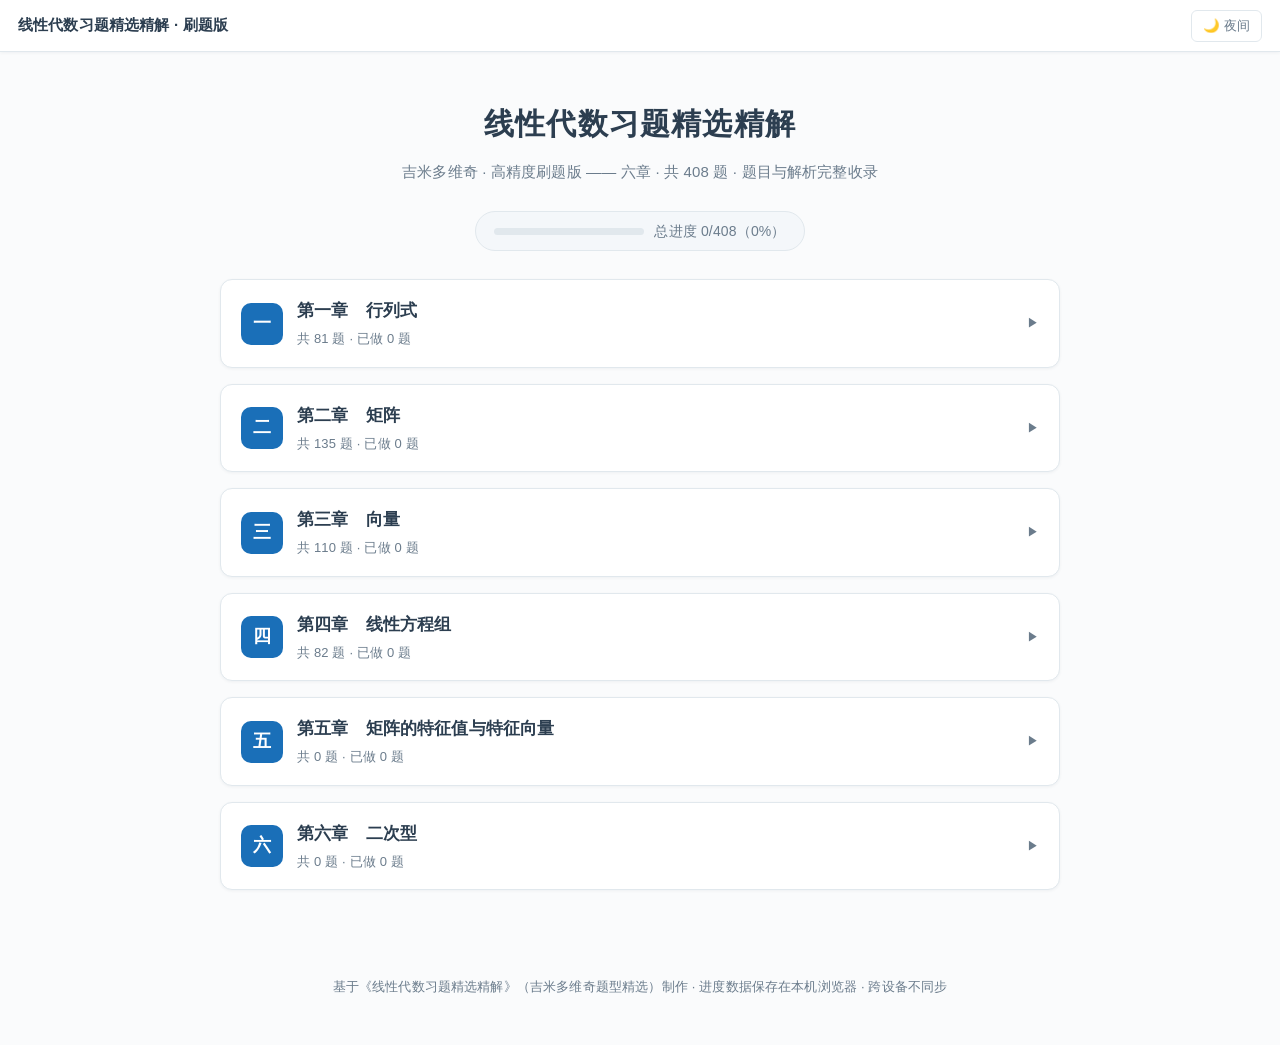
==== index.html @ 55ed6c5b "v1: 线代刷题站 全量构建（章1-3完成，4-6转写中）" ====
<!DOCTYPE html>
<html lang="zh-CN">
<head>
<meta charset="UTF-8">
<meta name="viewport" content="width=device-width, initial-scale=1.0">
<title>线性代数习题精选精解（吉米多维奇）· 刷题版</title>
<link rel="stylesheet" href="assets/style.css">
</head>
<body class="page-home">
<header class="topbar">
<div class="book-title">线性代数习题精选精解 · 刷题版</div>
<div class="topbar-actions"><button class="btn-mini" id="themeToggle" type="button">🌙 夜间</button></div>
</header>
<section class="home-hero">
<h1 class="book-name">线性代数习题精选精解</h1>
<p class="book-sub">吉米多维奇 · 高精度刷题版 —— 六章 · 共 408 题 · 题目与解析完整收录</p>
<div class="overall-progress"><div class="progress-bar"><i id="overallBar"></i></div><span id="overallPct">总进度 0/408（0%）</span></div>
</section>
<main class="toc">
<div class="toc-chapter" data-chapter="1" data-total="81">
<div class="toc-chapter-head">
<div class="ch-no">一</div>
<div class="ch-info"><div class="ch-name">第一章　行列式</div><div class="ch-meta">共 81 题</div></div>
<div class="ch-arrow">▶</div>
</div>
<div class="toc-sections">
<a href="chapters/chapter-01.html"><strong>进入本章刷题 →</strong></a>
<a href="chapters/chapter-01.html#sec-1">§1．行列式的定义<span class="sec-count">9题</span></a>
<a href="chapters/chapter-01.html#sec-2">§2．行列式的性质<span class="sec-count">8题</span></a>
<a href="chapters/chapter-01.html#sec-3">§3．行列式按行（列）展开<span class="sec-count">10题</span></a>
<a href="chapters/chapter-01.html#sec-4">§4．行列式的计算<span class="sec-count">20题</span></a>
<a href="chapters/chapter-01.html#sec-5">§5．克莱姆法则<span class="sec-count">5题</span></a>
<a href="chapters/chapter-01.html#sec-6">§6．综合提高题型<span class="sec-count">29题</span></a>
</div></div>
<div class="toc-chapter" data-chapter="2" data-total="135">
<div class="toc-chapter-head">
<div class="ch-no">二</div>
<div class="ch-info"><div class="ch-name">第二章　矩阵</div><div class="ch-meta">共 135 题</div></div>
<div class="ch-arrow">▶</div>
</div>
<div class="toc-sections">
<a href="chapters/chapter-02.html"><strong>进入本章刷题 →</strong></a>
<a href="chapters/chapter-02.html#sec-1">§1．矩阵的运算<span class="sec-count">28题</span></a>
<a href="chapters/chapter-02.html#sec-2">§2．逆矩阵<span class="sec-count">22题</span></a>
<a href="chapters/chapter-02.html#sec-3">§3．初等变换<span class="sec-count">13题</span></a>
<a href="chapters/chapter-02.html#sec-4">§4．矩阵的秩<span class="sec-count">19题</span></a>
<a href="chapters/chapter-02.html#sec-5">§5．分块矩阵<span class="sec-count">7题</span></a>
<a href="chapters/chapter-02.html#sec-6">§6．矩阵方程<span class="sec-count">6题</span></a>
<a href="chapters/chapter-02.html#sec-7">§7．综合提高题型<span class="sec-count">40题</span></a>
</div></div>
<div class="toc-chapter" data-chapter="3" data-total="110">
<div class="toc-chapter-head">
<div class="ch-no">三</div>
<div class="ch-info"><div class="ch-name">第三章　向量</div><div class="ch-meta">共 110 题</div></div>
<div class="ch-arrow">▶</div>
</div>
<div class="toc-sections">
<a href="chapters/chapter-03.html"><strong>进入本章刷题 →</strong></a>
<a href="chapters/chapter-03.html#sec-1">§1．向量的运算<span class="sec-count">4题</span></a>
<a href="chapters/chapter-03.html#sec-2">§2．向量间的线性关系<span class="sec-count">40题</span></a>
<a href="chapters/chapter-03.html#sec-3">§3．向量组的极大线性无关组和秩<span class="sec-count">16题</span></a>
<a href="chapters/chapter-03.html#sec-4">§4．向量的内积与向量空间<span class="sec-count">9题</span></a>
<a href="chapters/chapter-03.html#sec-5">§5．综合提高题型<span class="sec-count">41题</span></a>
</div></div>
<div class="toc-chapter" data-chapter="4" data-total="82">
<div class="toc-chapter-head">
<div class="ch-no">四</div>
<div class="ch-info"><div class="ch-name">第四章　线性方程组</div><div class="ch-meta">共 82 题</div></div>
<div class="ch-arrow">▶</div>
</div>
<div class="toc-sections">
<a href="chapters/chapter-04.html"><strong>进入本章刷题 →</strong></a>
<a href="chapters/chapter-04.html#sec-1">§1．齐次线性方程组<span class="sec-count">29题</span></a>
<a href="chapters/chapter-04.html#sec-2">§2．非齐次线性方程组<span class="sec-count">29题</span></a>
<a href="chapters/chapter-04.html#sec-3">§3．线性方程组同解、公共解问题<span class="sec-count">8题</span></a>
<a href="chapters/chapter-04.html#sec-4">§4．综合提高题型<span class="sec-count">16题</span></a>
<a href="chapters/chapter-04.html#sec-5">§4. 综合提高题型<span class="sec-count">0题</span></a>
</div></div>
<div class="toc-chapter" data-chapter="5" data-total="0">
<div class="toc-chapter-head">
<div class="ch-no">五</div>
<div class="ch-info"><div class="ch-name">第五章　矩阵的特征值与特征向量</div><div class="ch-meta">共 0 题</div></div>
<div class="ch-arrow">▶</div>
</div>
<div class="toc-sections">
<a href="chapters/chapter-05.html"><strong>进入本章刷题 →</strong></a>
<a href="chapters/chapter-05.html#sec-1">§1．矩阵的特征值与特征向量<span class="sec-count">0题</span></a>
<a href="chapters/chapter-05.html#sec-2">§2．矩阵的相似对角化<span class="sec-count">0题</span></a>
<a href="chapters/chapter-05.html#sec-3">§3．实对称矩阵的正交相似对角化<span class="sec-count">0题</span></a>
<a href="chapters/chapter-05.html#sec-4">§4．综合提高题型<span class="sec-count">0题</span></a>
</div></div>
<div class="toc-chapter" data-chapter="6" data-total="0">
<div class="toc-chapter-head">
<div class="ch-no">六</div>
<div class="ch-info"><div class="ch-name">第六章　二次型</div><div class="ch-meta">共 0 题</div></div>
<div class="ch-arrow">▶</div>
</div>
<div class="toc-sections">
<a href="chapters/chapter-06.html"><strong>进入本章刷题 →</strong></a>
<a href="chapters/chapter-06.html#sec-1">§1．二次型的标准形和规范形<span class="sec-count">0题</span></a>
<a href="chapters/chapter-06.html#sec-2">§2．二次型的正定性<span class="sec-count">0题</span></a>
<a href="chapters/chapter-06.html#sec-3">§3．矩阵的合同<span class="sec-count">0题</span></a>
<a href="chapters/chapter-06.html#sec-4">§4．综合提高题型<span class="sec-count">0题</span></a>
</div></div>
</main>
<footer class="home-footer">基于《线性代数习题精选精解》（吉米多维奇题型精选）制作 · 进度数据保存在本机浏览器 · 跨设备不同步</footer>
<script src="assets/script.js"></script>
</body></html>
---- assets/style.css ----
/* ============================================================
   吉米多维奇线性代数 · 刷题版 — 全局样式
   配色：护眼浅灰底 + 深灰黑正文 + 蓝题号 + 绿答案
   ============================================================ */

/* ---------- 主题变量 ---------- */
:root {
  --bg: #fafbfc;
  --bg-card: #ffffff;
  --bg-side: #f1f4f7;
  --text: #2c3e50;
  --text-light: #6b7c8c;
  --prob-no: #1a6fb8;
  --answer: #27ae60;
  --answer-bg: #eaf7ef;
  --border: #e1e8ed;
  --hover-bg: #eef4fa;
  --shadow: 0 1px 3px rgba(44, 62, 80, .06);
  --shadow-lift: 0 4px 14px rgba(44, 62, 80, .10);
  --sol-bg: #fbfcfd;
  --note-bg: #f4f7fa;
  --type-bg: #fdf9f2;
  --type-border: #e8dcc3;
  --kbd-bg: #eef1f4;
  --maxw: 880px;
}

html[data-theme="dark"] {
  --bg: #171e26;
  --bg-card: #1f2833;
  --bg-side: #1a222c;
  --text: #c7d1da;
  --text-light: #8494a3;
  --prob-no: #5ba7e0;
  --answer: #46c97e;
  --answer-bg: #1d3328;
  --border: #31404e;
  --hover-bg: #243140;
  --shadow: 0 1px 3px rgba(0, 0, 0, .3);
  --shadow-lift: 0 4px 14px rgba(0, 0, 0, .4);
  --sol-bg: #1c2530;
  --note-bg: #202b37;
  --type-bg: #2a2620;
  --type-border: #4a4230;
  --kbd-bg: #2a3441;
}

/* ---------- 基础 ---------- */
* { box-sizing: border-box; }

html { -webkit-text-size-adjust: 100%; scroll-behavior: smooth; }

body {
  margin: 0;
  background: var(--bg);
  color: var(--text);
  font: 16px/1.75 -apple-system, BlinkMacSystemFont, "Segoe UI", "PingFang SC",
        "Hiragino Sans GB", "Microsoft YaHei", "Noto Sans CJK SC", sans-serif;
  letter-spacing: .01em;
  transition: background .25s ease, color .25s ease;
}

a { color: var(--prob-no); text-decoration: none; }
a:hover { text-decoration: underline; }

::selection { background: rgba(26, 111, 184, .18); }

/* ---------- 顶栏 ---------- */
.topbar {
  position: sticky;
  top: 0;
  z-index: 50;
  display: flex;
  align-items: center;
  gap: 14px;
  height: 52px;
  padding: 0 18px;
  background: var(--bg-card);
  border-bottom: 1px solid var(--border);
  box-shadow: var(--shadow);
}

.topbar .back-home {
  white-space: nowrap;
  font-size: 14px;
  color: var(--text-light);
  padding: 5px 10px;
  border-radius: 6px;
  border: 1px solid var(--border);
  transition: background .2s, color .2s;
}
.topbar .back-home:hover { background: var(--hover-bg); color: var(--prob-no); text-decoration: none; }

.topbar .book-title {
  flex: 1;
  min-width: 0;
  font-size: 15px;
  font-weight: 600;
  white-space: nowrap;
  overflow: hidden;
  text-overflow: ellipsis;
}

.topbar-actions { display: flex; gap: 8px; align-items: center; }

.btn-mini {
  font: 13px/1 inherit;
  font-family: inherit;
  color: var(--text-light);
  background: var(--bg-card);
  border: 1px solid var(--border);
  border-radius: 6px;
  padding: 6px 11px;
  cursor: pointer;
  transition: background .2s, color .2s, border-color .2s;
}
.btn-mini:hover { background: var(--hover-bg); color: var(--prob-no); }

/* ============================================================
   首页
   ============================================================ */
.home-hero {
  max-width: var(--maxw);
  margin: 0 auto;
  padding: 46px 20px 10px;
  text-align: center;
}
.home-hero .book-name {
  font-size: 30px;
  font-weight: 700;
  letter-spacing: .04em;
  margin: 0 0 8px;
}
.home-hero .book-sub {
  color: var(--text-light);
  font-size: 15px;
  margin: 0 0 26px;
}
.home-hero .overall-progress {
  display: inline-flex;
  align-items: center;
  gap: 10px;
  font-size: 14px;
  color: var(--text-light);
  background: var(--note-bg);
  border: 1px solid var(--border);
  border-radius: 20px;
  padding: 7px 18px;
}
.progress-bar {
  width: 150px;
  height: 7px;
  background: var(--border);
  border-radius: 4px;
  overflow: hidden;
}
.progress-bar > i {
  display: block;
  height: 100%;
  width: 0;
  background: var(--answer);
  border-radius: 4px;
  transition: width .4s ease;
}

.toc {
  max-width: var(--maxw);
  margin: 18px auto 60px;
  padding: 0 20px;
}

.toc-chapter {
  background: var(--bg-card);
  border: 1px solid var(--border);
  border-radius: 12px;
  box-shadow: var(--shadow);
  margin-bottom: 16px;
  overflow: hidden;
  transition: box-shadow .2s ease;
}
.toc-chapter:hover { box-shadow: var(--shadow-lift); }

.toc-chapter-head {
  display: flex;
  align-items: center;
  gap: 14px;
  padding: 16px 20px;
  cursor: pointer;
  user-select: none;
}
.toc-chapter-head:hover { background: var(--hover-bg); }

.toc-chapter-head .ch-no {
  flex: none;
  width: 42px;
  height: 42px;
  border-radius: 10px;
  background: var(--prob-no);
  color: #fff;
  font-size: 18px;
  font-weight: 700;
  display: flex;
  align-items: center;
  justify-content: center;
}

.toc-chapter-head .ch-info { flex: 1; min-width: 0; }
.toc-chapter-head .ch-name { font-size: 17px; font-weight: 600; }
.toc-chapter-head .ch-meta { font-size: 13px; color: var(--text-light); margin-top: 2px; }
.toc-chapter-head .ch-meta .done-count { color: var(--answer); }

.toc-chapter-head .ch-arrow {
  flex: none;
  color: var(--text-light);
  font-size: 12px;
  transition: transform .25s ease;
}
.toc-chapter.open .ch-arrow { transform: rotate(90deg); }

.toc-sections {
  display: none;
  border-top: 1px solid var(--border);
  padding: 8px 20px 14px;
  background: var(--sol-bg);
}
.toc-chapter.open .toc-sections { display: block; }

.toc-sections a {
  display: block;
  padding: 6px 10px;
  margin: 2px 0;
  border-radius: 6px;
  font-size: 14.5px;
  color: var(--text);
  transition: background .18s;
}
.toc-sections a:hover { background: var(--hover-bg); text-decoration: none; }
.toc-sections a .sec-count { color: var(--text-light); font-size: 12.5px; margin-left: 6px; }

.home-footer {
  text-align: center;
  color: var(--text-light);
  font-size: 13px;
  padding: 26px 0 46px;
}

/* ============================================================
   章节页布局：左侧栏 + 右内容
   ============================================================ */
.layout {
  display: flex;
  align-items: flex-start;
  max-width: 1220px;
  margin: 0 auto;
}

.sidebar {
  position: sticky;
  top: 52px;
  flex: none;
  width: 264px;
  height: calc(100vh - 52px);
  overflow-y: auto;
  background: var(--bg-side);
  border-right: 1px solid var(--border);
  padding: 16px 10px 30px;
  scrollbar-width: thin;
}

.sidebar .side-title {
  font-size: 13px;
  font-weight: 700;
  color: var(--text-light);
  text-transform: uppercase;
  letter-spacing: .08em;
  padding: 4px 10px 8px;
}

.sidebar .sec-group { margin-bottom: 14px; }

.sidebar .sec-link {
  display: block;
  font-size: 13.5px;
  font-weight: 600;
  color: var(--text);
  padding: 5px 10px;
  border-radius: 6px;
  transition: background .18s;
}
.sidebar .sec-link:hover { background: var(--hover-bg); text-decoration: none; }
.sidebar .sec-link.active { background: var(--hover-bg); color: var(--prob-no); }

.prob-grid {
  display: flex;
  flex-wrap: wrap;
  gap: 4px;
  padding: 6px 6px 2px 14px;
}
.prob-grid a {
  min-width: 30px;
  height: 26px;
  padding: 0 5px;
  display: inline-flex;
  align-items: center;
  justify-content: center;
  font-size: 12px;
  color: var(--text-light);
  border: 1px solid var(--border);
  border-radius: 6px;
  background: var(--bg-card);
  transition: all .18s;
}
.prob-grid a:hover {
  color: #fff;
  background: var(--prob-no);
  border-color: var(--prob-no);
  text-decoration: none;
  transform: translateY(-1px);
}
.prob-grid a.done {
  color: var(--answer);
  border-color: var(--answer);
}

/* ---------- 主内容区 ---------- */
.content {
  flex: 1;
  min-width: 0;
  width: 100%;
  padding: 30px 34px 90px;
}

.chapter-title {
  font-size: 26px;
  font-weight: 700;
  text-align: center;
  margin: 6px 0 4px;
  letter-spacing: .06em;
}
.chapter-sub {
  text-align: center;
  color: var(--text-light);
  font-size: 14px;
  margin-bottom: 30px;
}

.sec-block { margin-bottom: 26px; }

.sec-heading {
  font-size: 20px;
  font-weight: 700;
  padding: 10px 0 10px 14px;
  border-left: 4px solid var(--prob-no);
  margin: 34px 0 16px;
  scroll-margin-top: 70px;
}

/* 知识点板块 */
.note-block {
  background: var(--note-bg);
  border: 1px solid var(--border);
  border-radius: 10px;
  padding: 16px 20px;
  margin: 14px 0;
  font-size: 15px;
}
.note-block .note-tag {
  display: inline-block;
  font-size: 12px;
  font-weight: 700;
  color: var(--prob-no);
  background: var(--hover-bg);
  border-radius: 4px;
  padding: 1px 8px;
  margin-right: 8px;
  vertical-align: 1px;
}

/* 题型板块 */
.type-block {
  background: var(--type-bg);
  border: 1px solid var(--type-border);
  border-radius: 10px;
  padding: 14px 20px;
  margin: 14px 0;
  font-size: 15px;
}
.type-block h3 {
  margin: 0 0 8px;
  font-size: 16px;
  color: #b07d2b;
}
html[data-theme="dark"] .type-block h3 { color: #d8a558; }

/* 书内装饰性分隔标题（基 本 题 型 等） */
.sec-divider {
  text-align: center;
  font-size: 19px;
  font-weight: 700;
  letter-spacing: .35em;
  color: var(--text);
  background: var(--note-bg);
  border: 1px solid var(--border);
  border-radius: 8px;
  padding: 10px 0;
  margin: 30px 0 14px;
  scroll-margin-top: 70px;
}

/* ---------- 题目卡片 ---------- */
.problem {
  background: var(--bg-card);
  border: 1px solid var(--border);
  border-radius: 12px;
  box-shadow: var(--shadow);
  margin: 22px 0;
  scroll-margin-top: 70px;
  transition: box-shadow .2s ease, border-color .2s ease;
}
.problem:hover { box-shadow: var(--shadow-lift); }
.problem.flash { border-color: var(--prob-no); }

.prob-head {
  display: flex;
  align-items: center;
  gap: 10px;
  padding: 14px 20px 0;
}

.prob-no {
  font-size: 17px;
  font-weight: 700;
  color: var(--prob-no);
  cursor: pointer;
  transition: text-shadow .2s, opacity .2s;
}
.prob-no:hover { text-shadow: 0 0 1px currentColor; opacity: .85; }

.prob-actions {
  margin-left: auto;
  display: flex;
  gap: 8px;
}

.btn-done {
  font: 12.5px/1 inherit;
  font-family: inherit;
  color: var(--text-light);
  background: transparent;
  border: 1px solid var(--border);
  border-radius: 14px;
  padding: 5px 12px;
  cursor: pointer;
  transition: all .2s;
}
.btn-done:hover { color: var(--answer); border-color: var(--answer); }
.btn-done.on {
  color: #fff;
  background: var(--answer);
  border-color: var(--answer);
}

.btn-sol {
  font: 12.5px/1 inherit;
  font-family: inherit;
  color: var(--text-light);
  background: transparent;
  border: 1px solid var(--border);
  border-radius: 14px;
  padding: 5px 12px;
  cursor: pointer;
  transition: all .2s;
}
.btn-sol:hover { color: var(--prob-no); border-color: var(--prob-no); }

.prob-stem {
  padding: 10px 20px 14px;
  font-weight: 500;
  font-size: 16px;
  line-height: 1.8;
}

.prob-divider {
  border: 0;
  border-top: 1px dashed var(--border);
  margin: 0 20px;
}

/* 解析区（默认展开，可折叠） */
.prob-sol {
  padding: 12px 20px 16px;
  background: var(--sol-bg);
  border-radius: 0 0 12px 12px;
  font-size: 15.5px;
  line-height: 1.8;
  display: grid;
  grid-template-rows: 1fr;
  transition: grid-template-rows .3s ease;
}
.prob-sol.collapsed { grid-template-rows: 0fr; border-radius: 0; }
.prob-sol > .sol-inner { overflow: hidden; min-height: 0; }

.sol-label {
  display: inline-block;
  font-size: 12.5px;
  font-weight: 700;
  color: var(--text-light);
  letter-spacing: .15em;
  margin-bottom: 6px;
}

.sol-answer {
  margin-top: 12px;
  padding: 10px 14px;
  background: var(--answer-bg);
  border-left: 3px solid var(--answer);
  border-radius: 6px;
  font-weight: 600;
}
.sol-answer .ans-tag { color: var(--answer); margin-right: 6px; }

/* 章末导航 */
.chapter-nav {
  display: flex;
  justify-content: space-between;
  gap: 12px;
  margin-top: 44px;
}
.chapter-nav a {
  flex: 1;
  text-align: center;
  padding: 13px 16px;
  background: var(--bg-card);
  border: 1px solid var(--border);
  border-radius: 10px;
  color: var(--text);
  font-size: 14.5px;
  transition: all .2s;
}
.chapter-nav a:hover {
  border-color: var(--prob-no);
  color: var(--prob-no);
  text-decoration: none;
  box-shadow: var(--shadow-lift);
}
.chapter-nav a.disabled { opacity: .4; pointer-events: none; }

/* ---------- 悬浮上一题/下一题 ---------- */
.float-nav {
  position: fixed;
  right: 18px;
  bottom: 18px;
  z-index: 60;
  display: flex;
  gap: 8px;
}
.float-nav button {
  font: 13.5px/1 inherit;
  font-family: inherit;
  color: var(--text);
  background: var(--bg-card);
  border: 1px solid var(--border);
  border-radius: 22px;
  padding: 10px 16px;
  cursor: pointer;
  box-shadow: var(--shadow-lift);
  transition: all .2s;
}
.float-nav button:hover { color: var(--prob-no); border-color: var(--prob-no); }

.back-top {
  position: fixed;
  right: 26px;
  bottom: 74px;
  z-index: 59;
  width: 38px;
  height: 38px;
  border-radius: 50%;
  border: 1px solid var(--border);
  background: var(--bg-card);
  color: var(--text-light);
  cursor: pointer;
  box-shadow: var(--shadow);
  display: none;
  font-size: 15px;
  transition: all .2s;
}
.back-top.show { display: block; }
.back-top:hover { color: var(--prob-no); border-color: var(--prob-no); }

/* ---------- KaTeX 适配 ---------- */
.katex { font-size: 1.06em; }
.katex-display {
  margin: 10px 0;
  overflow-x: auto;
  overflow-y: hidden;
  padding: 2px 0;
}
.katex-display > .katex { white-space: nowrap; }

/* ---------- 响应式 ---------- */
.mobile-only { display: none; }

@media (max-width: 1080px) {
  .sidebar {
    position: fixed;
    left: 0;
    top: 52px;
    bottom: 0;
    z-index: 55;
    transform: translateX(-100%);
    transition: transform .28s ease;
    box-shadow: var(--shadow-lift);
    width: 280px;
  }
  .sidebar.open { transform: translateX(0); }
  .mobile-only { display: inline-block; }
  .content { padding: 22px 18px 90px; }
  .home-hero .book-name { font-size: 24px; }
  .chapter-title { font-size: 22px; }
}

@media (max-width: 560px) {
  body { font-size: 15px; }
  .prob-stem { font-size: 15.5px; }
  .topbar { padding: 0 10px; gap: 8px; }
  .topbar .book-title { font-size: 13.5px; }
  .float-nav { right: 10px; bottom: 10px; }
  .back-top { right: 16px; bottom: 64px; }
}

/* 侧栏遮罩（移动端） */
.side-mask {
  display: none;
  position: fixed;
  inset: 52px 0 0 0;
  background: rgba(20, 30, 40, .35);
  z-index: 54;
}
.side-mask.show { display: block; }

/* ---------- 打印 ---------- */
@media print {
  .topbar, .sidebar, .float-nav, .back-top, .prob-actions, .chapter-nav, .side-mask { display: none !important; }
  .content { padding: 0; }
  .problem { break-inside: avoid; box-shadow: none; }
}
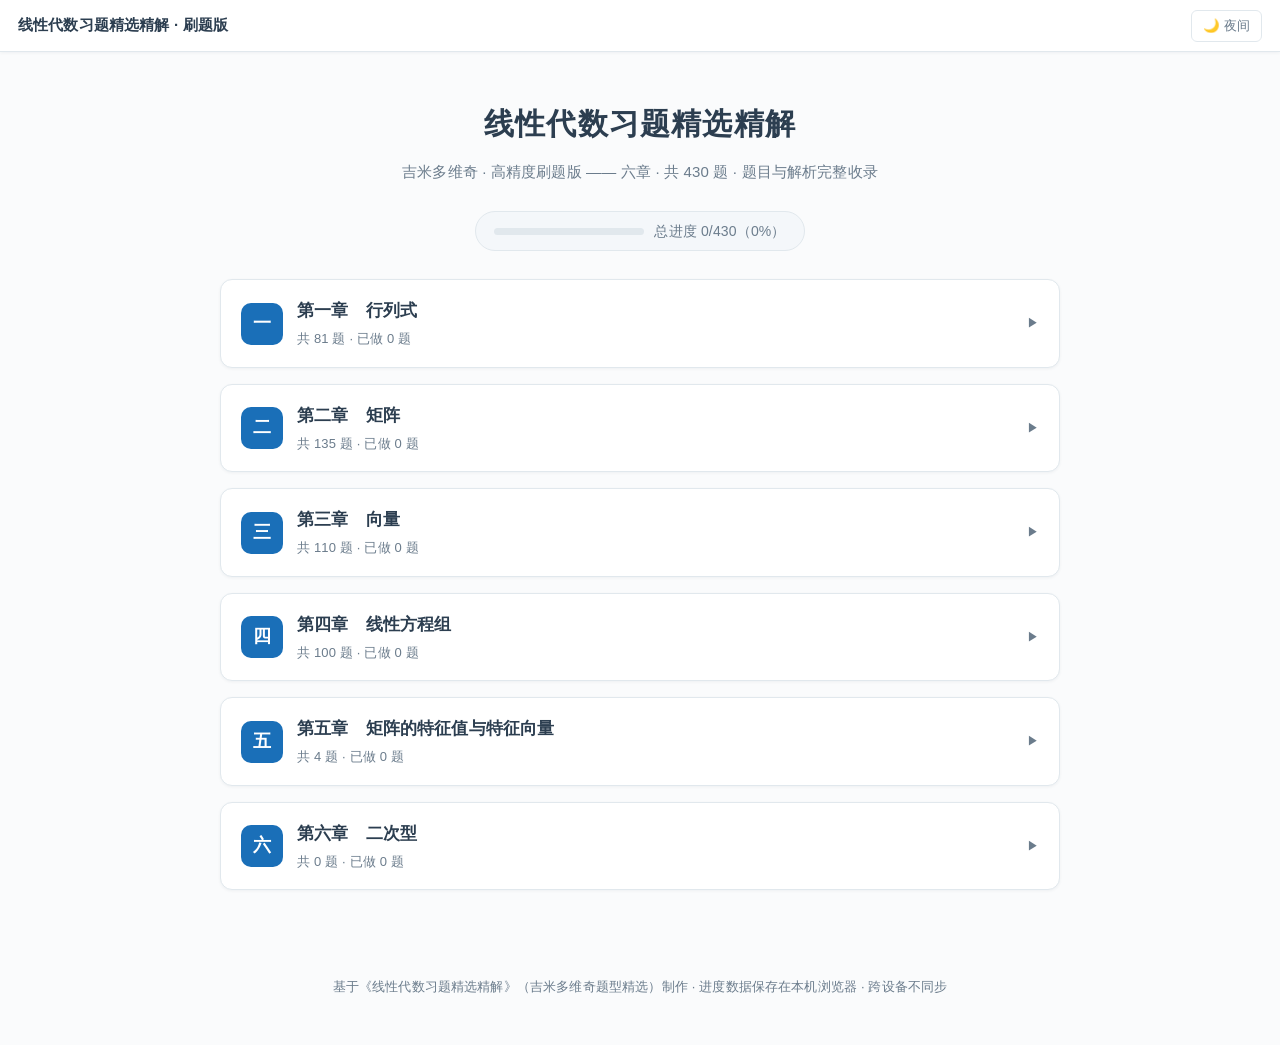
==== commit 27896c2d: "v1: 线代刷题站 全量构建（章1-3完成，4-6转写中）" ====
--- a/index.html
+++ b/index.html
@@ -13,8 +13,8 @@
 </header>
 <section class="home-hero">
 <h1 class="book-name">线性代数习题精选精解</h1>
-<p class="book-sub">吉米多维奇 · 高精度刷题版 —— 六章 · 共 408 题 · 题目与解析完整收录</p>
-<div class="overall-progress"><div class="progress-bar"><i id="overallBar"></i></div><span id="overallPct">总进度 0/408（0%）</span></div>
+<p class="book-sub">吉米多维奇 · 高精度刷题版 —— 六章 · 共 430 题 · 题目与解析完整收录</p>
+<div class="overall-progress"><div class="progress-bar"><i id="overallBar"></i></div><span id="overallPct">总进度 0/430（0%）</span></div>
 </section>
 <main class="toc">
 <div class="toc-chapter" data-chapter="1" data-total="81">
@@ -62,10 +62,10 @@
 <a href="chapters/chapter-03.html#sec-4">§4．向量的内积与向量空间<span class="sec-count">9题</span></a>
 <a href="chapters/chapter-03.html#sec-5">§5．综合提高题型<span class="sec-count">41题</span></a>
 </div></div>
-<div class="toc-chapter" data-chapter="4" data-total="82">
+<div class="toc-chapter" data-chapter="4" data-total="100">
 <div class="toc-chapter-head">
 <div class="ch-no">四</div>
-<div class="ch-info"><div class="ch-name">第四章　线性方程组</div><div class="ch-meta">共 82 题</div></div>
+<div class="ch-info"><div class="ch-name">第四章　线性方程组</div><div class="ch-meta">共 100 题</div></div>
 <div class="ch-arrow">▶</div>
 </div>
 <div class="toc-sections">
@@ -73,21 +73,22 @@
 <a href="chapters/chapter-04.html#sec-1">§1．齐次线性方程组<span class="sec-count">29题</span></a>
 <a href="chapters/chapter-04.html#sec-2">§2．非齐次线性方程组<span class="sec-count">29题</span></a>
 <a href="chapters/chapter-04.html#sec-3">§3．线性方程组同解、公共解问题<span class="sec-count">8题</span></a>
-<a href="chapters/chapter-04.html#sec-4">§4．综合提高题型<span class="sec-count">16题</span></a>
+<a href="chapters/chapter-04.html#sec-4">§4．综合提高题型<span class="sec-count">34题</span></a>
 <a href="chapters/chapter-04.html#sec-5">§4. 综合提高题型<span class="sec-count">0题</span></a>
 </div></div>
-<div class="toc-chapter" data-chapter="5" data-total="0">
+<div class="toc-chapter" data-chapter="5" data-total="4">
 <div class="toc-chapter-head">
 <div class="ch-no">五</div>
-<div class="ch-info"><div class="ch-name">第五章　矩阵的特征值与特征向量</div><div class="ch-meta">共 0 题</div></div>
+<div class="ch-info"><div class="ch-name">第五章　矩阵的特征值与特征向量</div><div class="ch-meta">共 4 题</div></div>
 <div class="ch-arrow">▶</div>
 </div>
 <div class="toc-sections">
 <a href="chapters/chapter-05.html"><strong>进入本章刷题 →</strong></a>
-<a href="chapters/chapter-05.html#sec-1">§1．矩阵的特征值与特征向量<span class="sec-count">0题</span></a>
+<a href="chapters/chapter-05.html#sec-1">§1．矩阵的特征值与特征向量<span class="sec-count">4题</span></a>
 <a href="chapters/chapter-05.html#sec-2">§2．矩阵的相似对角化<span class="sec-count">0题</span></a>
 <a href="chapters/chapter-05.html#sec-3">§3．实对称矩阵的正交相似对角化<span class="sec-count">0题</span></a>
 <a href="chapters/chapter-05.html#sec-4">§4．综合提高题型<span class="sec-count">0题</span></a>
+<a href="chapters/chapter-05.html#sec-5">§1. 矩阵的特征值与特征向量<span class="sec-count">0题</span></a>
 </div></div>
 <div class="toc-chapter" data-chapter="6" data-total="0">
 <div class="toc-chapter-head">
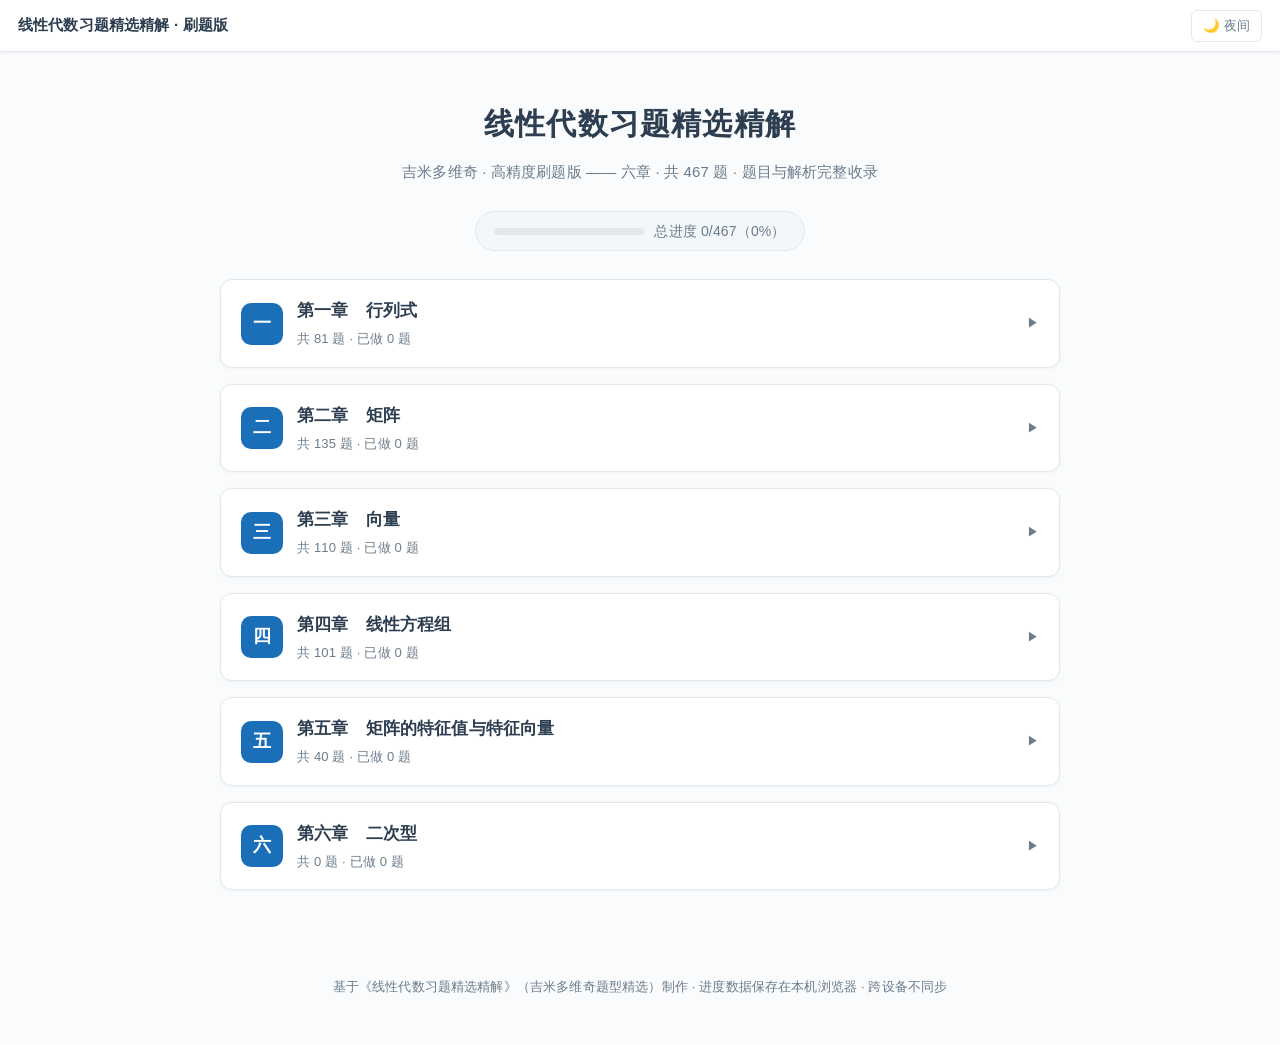
==== commit da2ad56d: "v1: 线代刷题站 全量构建（章1-3完成，4-6转写中）" ====
--- a/index.html
+++ b/index.html
@@ -13,8 +13,8 @@
 </header>
 <section class="home-hero">
 <h1 class="book-name">线性代数习题精选精解</h1>
-<p class="book-sub">吉米多维奇 · 高精度刷题版 —— 六章 · 共 430 题 · 题目与解析完整收录</p>
-<div class="overall-progress"><div class="progress-bar"><i id="overallBar"></i></div><span id="overallPct">总进度 0/430（0%）</span></div>
+<p class="book-sub">吉米多维奇 · 高精度刷题版 —— 六章 · 共 467 题 · 题目与解析完整收录</p>
+<div class="overall-progress"><div class="progress-bar"><i id="overallBar"></i></div><span id="overallPct">总进度 0/467（0%）</span></div>
 </section>
 <main class="toc">
 <div class="toc-chapter" data-chapter="1" data-total="81">
@@ -62,10 +62,10 @@
 <a href="chapters/chapter-03.html#sec-4">§4．向量的内积与向量空间<span class="sec-count">9题</span></a>
 <a href="chapters/chapter-03.html#sec-5">§5．综合提高题型<span class="sec-count">41题</span></a>
 </div></div>
-<div class="toc-chapter" data-chapter="4" data-total="100">
+<div class="toc-chapter" data-chapter="4" data-total="101">
 <div class="toc-chapter-head">
 <div class="ch-no">四</div>
-<div class="ch-info"><div class="ch-name">第四章　线性方程组</div><div class="ch-meta">共 100 题</div></div>
+<div class="ch-info"><div class="ch-name">第四章　线性方程组</div><div class="ch-meta">共 101 题</div></div>
 <div class="ch-arrow">▶</div>
 </div>
 <div class="toc-sections">
@@ -73,22 +73,23 @@
 <a href="chapters/chapter-04.html#sec-1">§1．齐次线性方程组<span class="sec-count">29题</span></a>
 <a href="chapters/chapter-04.html#sec-2">§2．非齐次线性方程组<span class="sec-count">29题</span></a>
 <a href="chapters/chapter-04.html#sec-3">§3．线性方程组同解、公共解问题<span class="sec-count">8题</span></a>
-<a href="chapters/chapter-04.html#sec-4">§4．综合提高题型<span class="sec-count">34题</span></a>
+<a href="chapters/chapter-04.html#sec-4">§4．综合提高题型<span class="sec-count">35题</span></a>
 <a href="chapters/chapter-04.html#sec-5">§4. 综合提高题型<span class="sec-count">0题</span></a>
 </div></div>
-<div class="toc-chapter" data-chapter="5" data-total="4">
+<div class="toc-chapter" data-chapter="5" data-total="40">
 <div class="toc-chapter-head">
 <div class="ch-no">五</div>
-<div class="ch-info"><div class="ch-name">第五章　矩阵的特征值与特征向量</div><div class="ch-meta">共 4 题</div></div>
+<div class="ch-info"><div class="ch-name">第五章　矩阵的特征值与特征向量</div><div class="ch-meta">共 40 题</div></div>
 <div class="ch-arrow">▶</div>
 </div>
 <div class="toc-sections">
 <a href="chapters/chapter-05.html"><strong>进入本章刷题 →</strong></a>
-<a href="chapters/chapter-05.html#sec-1">§1．矩阵的特征值与特征向量<span class="sec-count">4题</span></a>
-<a href="chapters/chapter-05.html#sec-2">§2．矩阵的相似对角化<span class="sec-count">0题</span></a>
+<a href="chapters/chapter-05.html#sec-1">§1．矩阵的特征值与特征向量<span class="sec-count">39题</span></a>
+<a href="chapters/chapter-05.html#sec-2">§2．矩阵的相似对角化<span class="sec-count">1题</span></a>
 <a href="chapters/chapter-05.html#sec-3">§3．实对称矩阵的正交相似对角化<span class="sec-count">0题</span></a>
 <a href="chapters/chapter-05.html#sec-4">§4．综合提高题型<span class="sec-count">0题</span></a>
 <a href="chapters/chapter-05.html#sec-5">§1. 矩阵的特征值与特征向量<span class="sec-count">0题</span></a>
+<a href="chapters/chapter-05.html#sec-6">§2. 矩阵的相似对角化<span class="sec-count">0题</span></a>
 </div></div>
 <div class="toc-chapter" data-chapter="6" data-total="0">
 <div class="toc-chapter-head">
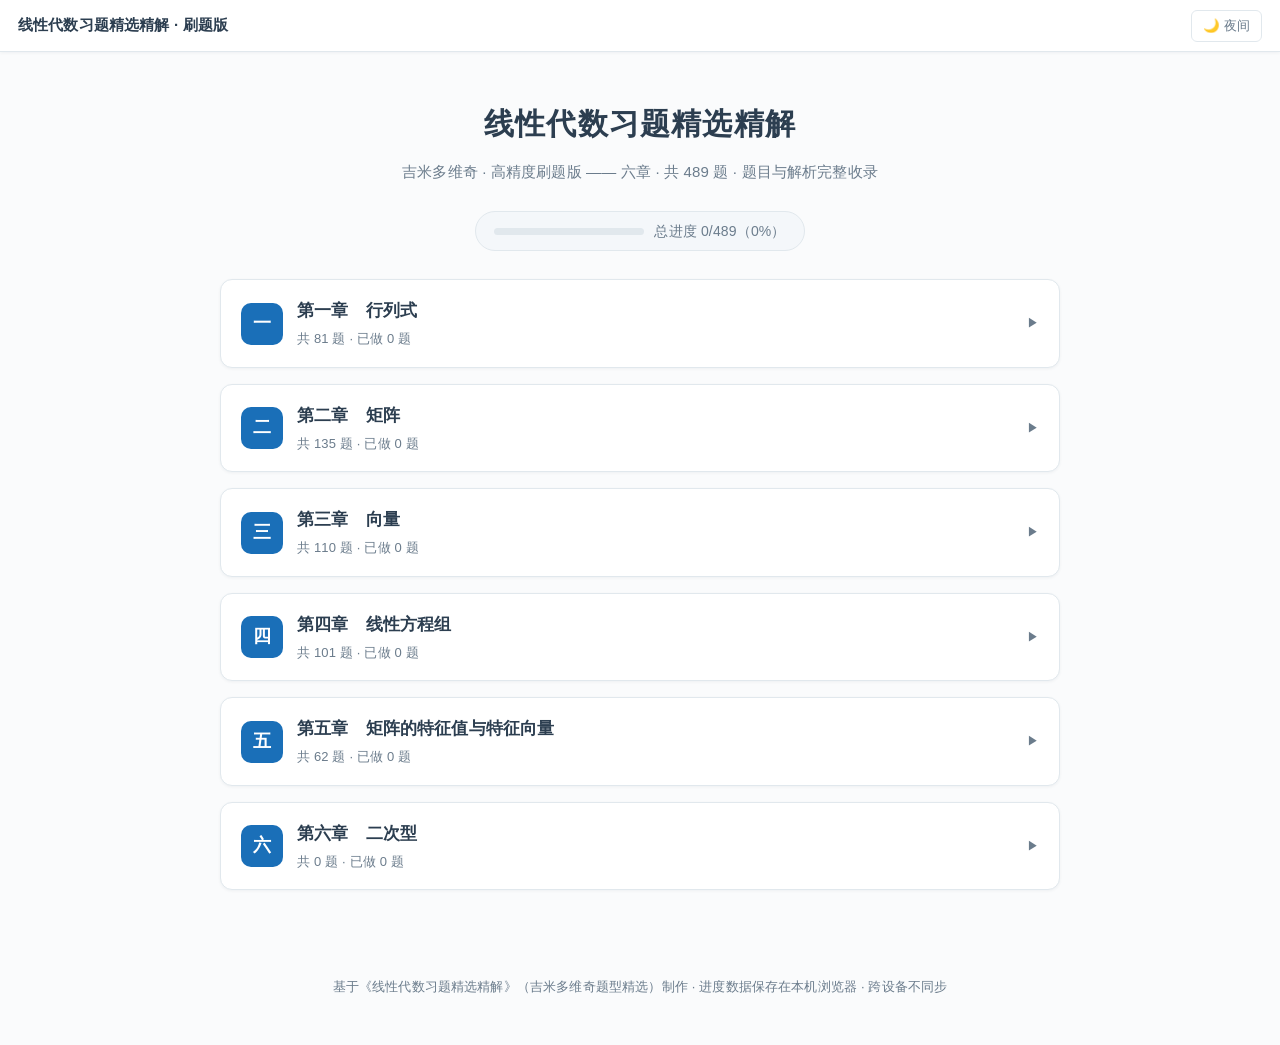
==== commit d3170f95: "v1: 线代刷题站 全量构建（章1-3完成，4-6转写中）" ====
--- a/index.html
+++ b/index.html
@@ -13,8 +13,8 @@
 </header>
 <section class="home-hero">
 <h1 class="book-name">线性代数习题精选精解</h1>
-<p class="book-sub">吉米多维奇 · 高精度刷题版 —— 六章 · 共 467 题 · 题目与解析完整收录</p>
-<div class="overall-progress"><div class="progress-bar"><i id="overallBar"></i></div><span id="overallPct">总进度 0/467（0%）</span></div>
+<p class="book-sub">吉米多维奇 · 高精度刷题版 —— 六章 · 共 489 题 · 题目与解析完整收录</p>
+<div class="overall-progress"><div class="progress-bar"><i id="overallBar"></i></div><span id="overallPct">总进度 0/489（0%）</span></div>
 </section>
 <main class="toc">
 <div class="toc-chapter" data-chapter="1" data-total="81">
@@ -76,16 +76,16 @@
 <a href="chapters/chapter-04.html#sec-4">§4．综合提高题型<span class="sec-count">35题</span></a>
 <a href="chapters/chapter-04.html#sec-5">§4. 综合提高题型<span class="sec-count">0题</span></a>
 </div></div>
-<div class="toc-chapter" data-chapter="5" data-total="40">
+<div class="toc-chapter" data-chapter="5" data-total="62">
 <div class="toc-chapter-head">
 <div class="ch-no">五</div>
-<div class="ch-info"><div class="ch-name">第五章　矩阵的特征值与特征向量</div><div class="ch-meta">共 40 题</div></div>
+<div class="ch-info"><div class="ch-name">第五章　矩阵的特征值与特征向量</div><div class="ch-meta">共 62 题</div></div>
 <div class="ch-arrow">▶</div>
 </div>
 <div class="toc-sections">
 <a href="chapters/chapter-05.html"><strong>进入本章刷题 →</strong></a>
 <a href="chapters/chapter-05.html#sec-1">§1．矩阵的特征值与特征向量<span class="sec-count">39题</span></a>
-<a href="chapters/chapter-05.html#sec-2">§2．矩阵的相似对角化<span class="sec-count">1题</span></a>
+<a href="chapters/chapter-05.html#sec-2">§2．矩阵的相似对角化<span class="sec-count">23题</span></a>
 <a href="chapters/chapter-05.html#sec-3">§3．实对称矩阵的正交相似对角化<span class="sec-count">0题</span></a>
 <a href="chapters/chapter-05.html#sec-4">§4．综合提高题型<span class="sec-count">0题</span></a>
 <a href="chapters/chapter-05.html#sec-5">§1. 矩阵的特征值与特征向量<span class="sec-count">0题</span></a>
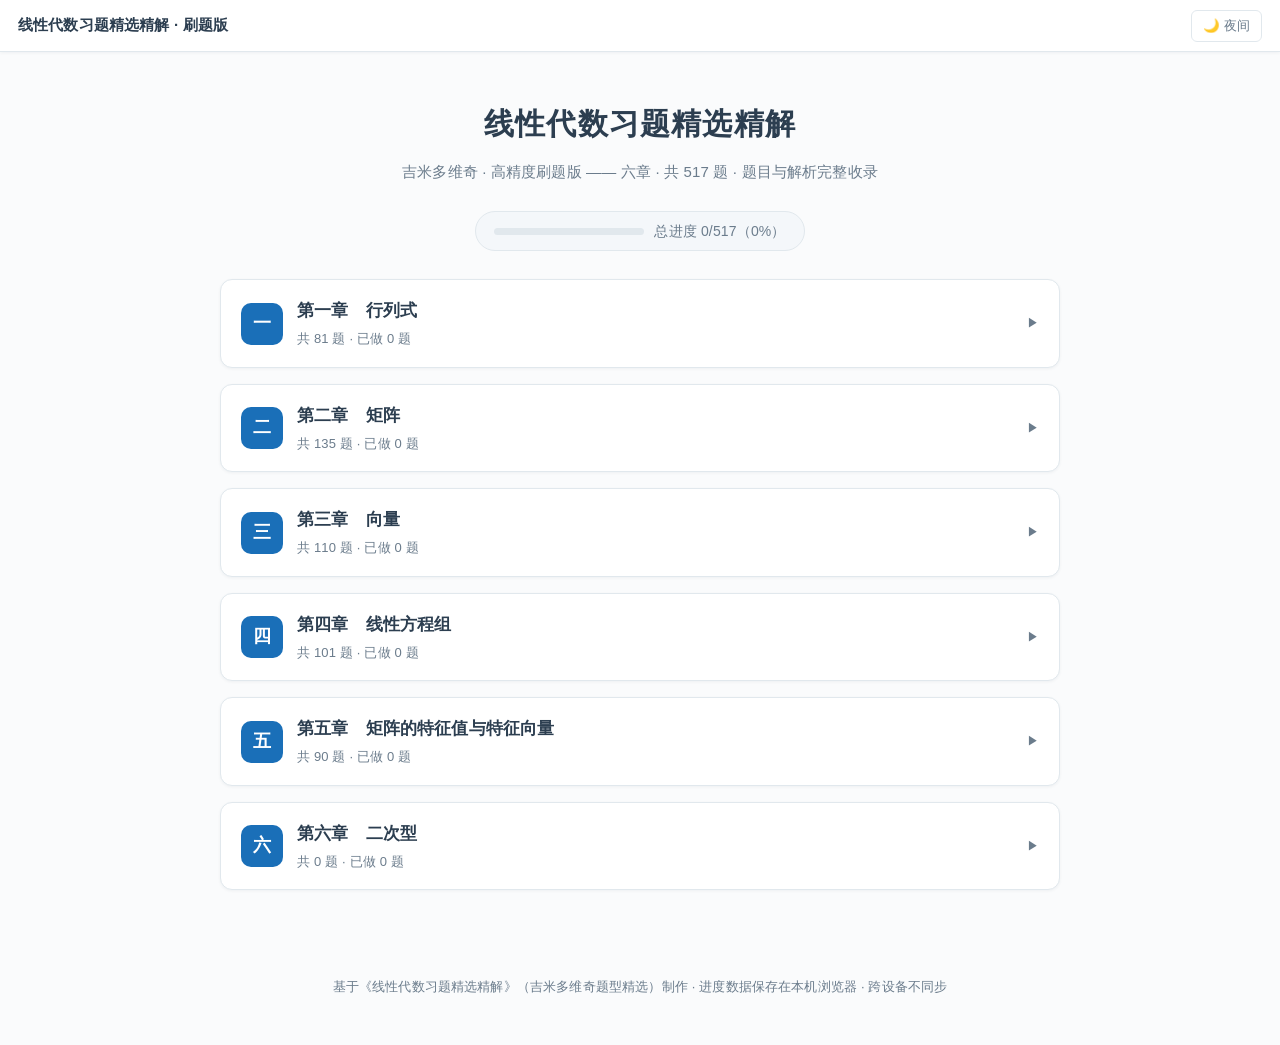
==== commit 5ae07e8e: "v1: 线代刷题站 全量构建（章1-3完成，4-6转写中）" ====
--- a/index.html
+++ b/index.html
@@ -13,8 +13,8 @@
 </header>
 <section class="home-hero">
 <h1 class="book-name">线性代数习题精选精解</h1>
-<p class="book-sub">吉米多维奇 · 高精度刷题版 —— 六章 · 共 489 题 · 题目与解析完整收录</p>
-<div class="overall-progress"><div class="progress-bar"><i id="overallBar"></i></div><span id="overallPct">总进度 0/489（0%）</span></div>
+<p class="book-sub">吉米多维奇 · 高精度刷题版 —— 六章 · 共 517 题 · 题目与解析完整收录</p>
+<div class="overall-progress"><div class="progress-bar"><i id="overallBar"></i></div><span id="overallPct">总进度 0/517（0%）</span></div>
 </section>
 <main class="toc">
 <div class="toc-chapter" data-chapter="1" data-total="81">
@@ -76,17 +76,17 @@
 <a href="chapters/chapter-04.html#sec-4">§4．综合提高题型<span class="sec-count">35题</span></a>
 <a href="chapters/chapter-04.html#sec-5">§4. 综合提高题型<span class="sec-count">0题</span></a>
 </div></div>
-<div class="toc-chapter" data-chapter="5" data-total="62">
+<div class="toc-chapter" data-chapter="5" data-total="90">
 <div class="toc-chapter-head">
 <div class="ch-no">五</div>
-<div class="ch-info"><div class="ch-name">第五章　矩阵的特征值与特征向量</div><div class="ch-meta">共 62 题</div></div>
+<div class="ch-info"><div class="ch-name">第五章　矩阵的特征值与特征向量</div><div class="ch-meta">共 90 题</div></div>
 <div class="ch-arrow">▶</div>
 </div>
 <div class="toc-sections">
 <a href="chapters/chapter-05.html"><strong>进入本章刷题 →</strong></a>
 <a href="chapters/chapter-05.html#sec-1">§1．矩阵的特征值与特征向量<span class="sec-count">39题</span></a>
-<a href="chapters/chapter-05.html#sec-2">§2．矩阵的相似对角化<span class="sec-count">23题</span></a>
-<a href="chapters/chapter-05.html#sec-3">§3．实对称矩阵的正交相似对角化<span class="sec-count">0题</span></a>
+<a href="chapters/chapter-05.html#sec-2">§2．矩阵的相似对角化<span class="sec-count">36题</span></a>
+<a href="chapters/chapter-05.html#sec-3">§3．实对称矩阵的正交相似对角化<span class="sec-count">15题</span></a>
 <a href="chapters/chapter-05.html#sec-4">§4．综合提高题型<span class="sec-count">0题</span></a>
 <a href="chapters/chapter-05.html#sec-5">§1. 矩阵的特征值与特征向量<span class="sec-count">0题</span></a>
 <a href="chapters/chapter-05.html#sec-6">§2. 矩阵的相似对角化<span class="sec-count">0题</span></a>
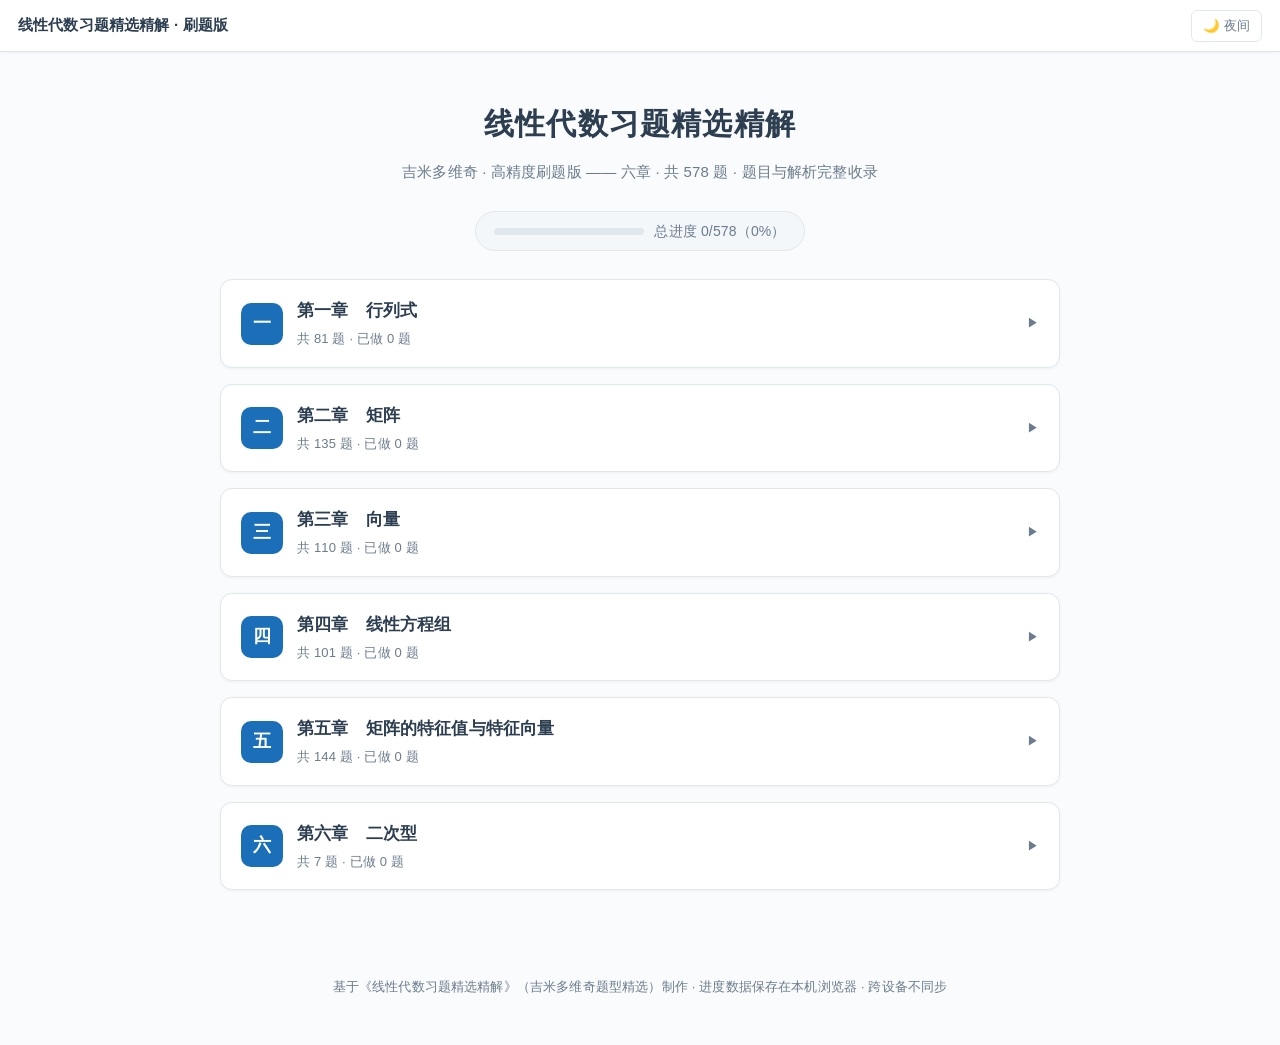
==== commit 4900532f: "v1: 线代刷题站 全量构建（章1-3完成，4-6转写中）" ====
--- a/index.html
+++ b/index.html
@@ -13,8 +13,8 @@
 </header>
 <section class="home-hero">
 <h1 class="book-name">线性代数习题精选精解</h1>
-<p class="book-sub">吉米多维奇 · 高精度刷题版 —— 六章 · 共 517 题 · 题目与解析完整收录</p>
-<div class="overall-progress"><div class="progress-bar"><i id="overallBar"></i></div><span id="overallPct">总进度 0/517（0%）</span></div>
+<p class="book-sub">吉米多维奇 · 高精度刷题版 —— 六章 · 共 578 题 · 题目与解析完整收录</p>
+<div class="overall-progress"><div class="progress-bar"><i id="overallBar"></i></div><span id="overallPct">总进度 0/578（0%）</span></div>
 </section>
 <main class="toc">
 <div class="toc-chapter" data-chapter="1" data-total="81">
@@ -76,33 +76,35 @@
 <a href="chapters/chapter-04.html#sec-4">§4．综合提高题型<span class="sec-count">35题</span></a>
 <a href="chapters/chapter-04.html#sec-5">§4. 综合提高题型<span class="sec-count">0题</span></a>
 </div></div>
-<div class="toc-chapter" data-chapter="5" data-total="90">
+<div class="toc-chapter" data-chapter="5" data-total="144">
 <div class="toc-chapter-head">
 <div class="ch-no">五</div>
-<div class="ch-info"><div class="ch-name">第五章　矩阵的特征值与特征向量</div><div class="ch-meta">共 90 题</div></div>
+<div class="ch-info"><div class="ch-name">第五章　矩阵的特征值与特征向量</div><div class="ch-meta">共 144 题</div></div>
 <div class="ch-arrow">▶</div>
 </div>
 <div class="toc-sections">
 <a href="chapters/chapter-05.html"><strong>进入本章刷题 →</strong></a>
 <a href="chapters/chapter-05.html#sec-1">§1．矩阵的特征值与特征向量<span class="sec-count">39题</span></a>
 <a href="chapters/chapter-05.html#sec-2">§2．矩阵的相似对角化<span class="sec-count">36题</span></a>
-<a href="chapters/chapter-05.html#sec-3">§3．实对称矩阵的正交相似对角化<span class="sec-count">15题</span></a>
-<a href="chapters/chapter-05.html#sec-4">§4．综合提高题型<span class="sec-count">0题</span></a>
+<a href="chapters/chapter-05.html#sec-3">§3．实对称矩阵的正交相似对角化<span class="sec-count">26题</span></a>
+<a href="chapters/chapter-05.html#sec-4">§4．综合提高题型<span class="sec-count">43题</span></a>
 <a href="chapters/chapter-05.html#sec-5">§1. 矩阵的特征值与特征向量<span class="sec-count">0题</span></a>
 <a href="chapters/chapter-05.html#sec-6">§2. 矩阵的相似对角化<span class="sec-count">0题</span></a>
+<a href="chapters/chapter-05.html#sec-7">§4 综合提高题型<span class="sec-count">0题</span></a>
 </div></div>
-<div class="toc-chapter" data-chapter="6" data-total="0">
+<div class="toc-chapter" data-chapter="6" data-total="7">
 <div class="toc-chapter-head">
 <div class="ch-no">六</div>
-<div class="ch-info"><div class="ch-name">第六章　二次型</div><div class="ch-meta">共 0 题</div></div>
+<div class="ch-info"><div class="ch-name">第六章　二次型</div><div class="ch-meta">共 7 题</div></div>
 <div class="ch-arrow">▶</div>
 </div>
 <div class="toc-sections">
 <a href="chapters/chapter-06.html"><strong>进入本章刷题 →</strong></a>
-<a href="chapters/chapter-06.html#sec-1">§1．二次型的标准形和规范形<span class="sec-count">0题</span></a>
+<a href="chapters/chapter-06.html#sec-1">§1．二次型的标准形和规范形<span class="sec-count">6题</span></a>
 <a href="chapters/chapter-06.html#sec-2">§2．二次型的正定性<span class="sec-count">0题</span></a>
 <a href="chapters/chapter-06.html#sec-3">§3．矩阵的合同<span class="sec-count">0题</span></a>
-<a href="chapters/chapter-06.html#sec-4">§4．综合提高题型<span class="sec-count">0题</span></a>
+<a href="chapters/chapter-06.html#sec-4">§4．综合提高题型<span class="sec-count">1题</span></a>
+<a href="chapters/chapter-06.html#sec-5">§1．二次型的概念<span class="sec-count">0题</span></a>
 </div></div>
 </main>
 <footer class="home-footer">基于《线性代数习题精选精解》（吉米多维奇题型精选）制作 · 进度数据保存在本机浏览器 · 跨设备不同步</footer>
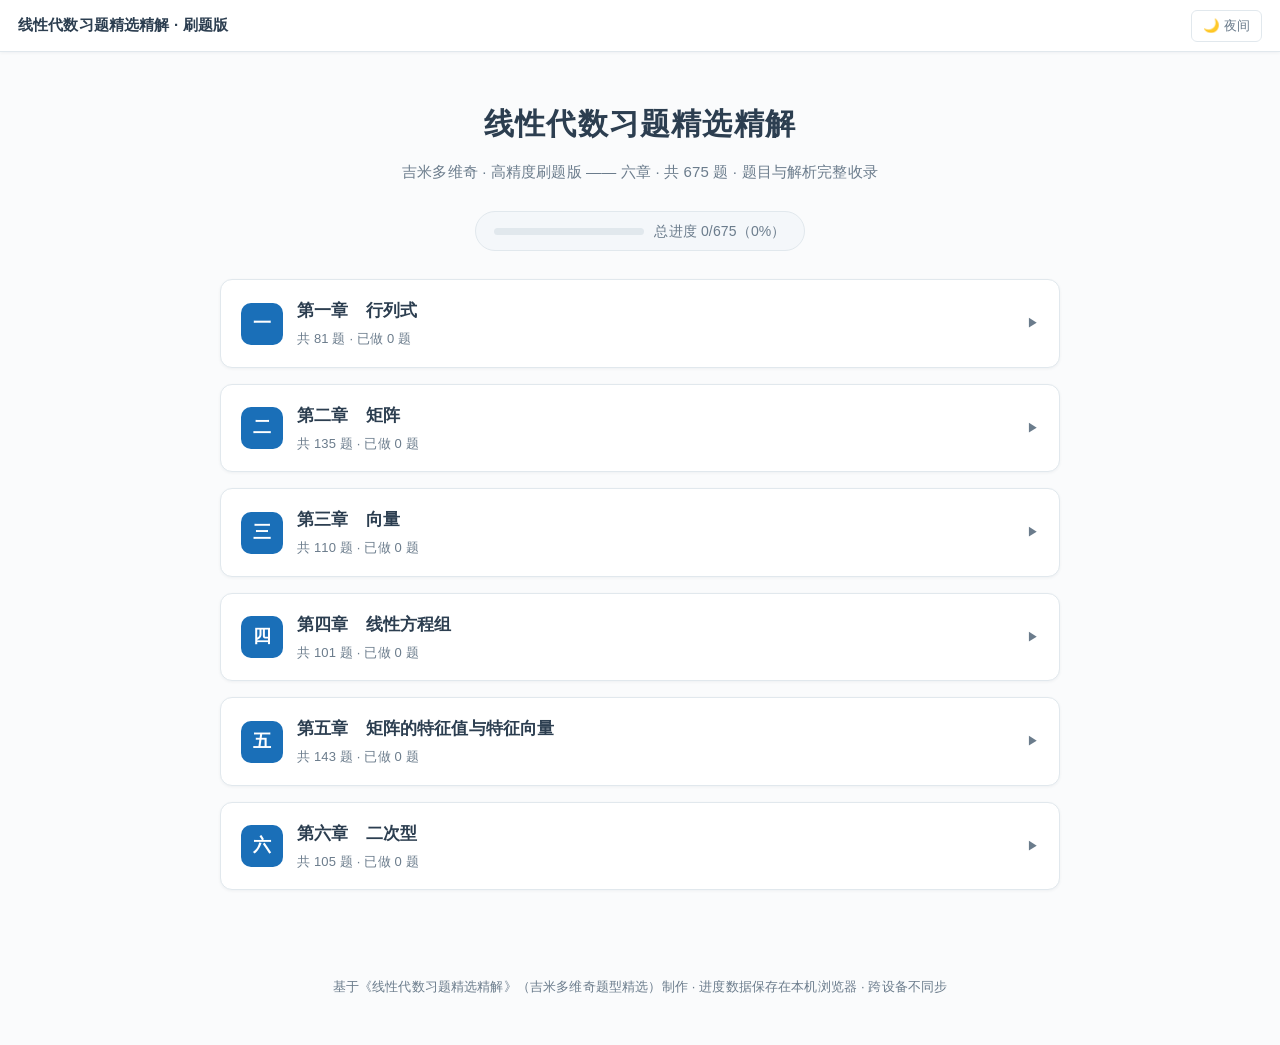
==== commit 978b82be: "v1: 线代刷题站 全量构建（章1-3完成，4-6转写中）" ====
--- a/index.html
+++ b/index.html
@@ -13,8 +13,8 @@
 </header>
 <section class="home-hero">
 <h1 class="book-name">线性代数习题精选精解</h1>
-<p class="book-sub">吉米多维奇 · 高精度刷题版 —— 六章 · 共 578 题 · 题目与解析完整收录</p>
-<div class="overall-progress"><div class="progress-bar"><i id="overallBar"></i></div><span id="overallPct">总进度 0/578（0%）</span></div>
+<p class="book-sub">吉米多维奇 · 高精度刷题版 —— 六章 · 共 675 题 · 题目与解析完整收录</p>
+<div class="overall-progress"><div class="progress-bar"><i id="overallBar"></i></div><span id="overallPct">总进度 0/675（0%）</span></div>
 </section>
 <main class="toc">
 <div class="toc-chapter" data-chapter="1" data-total="81">
@@ -76,10 +76,10 @@
 <a href="chapters/chapter-04.html#sec-4">§4．综合提高题型<span class="sec-count">35题</span></a>
 <a href="chapters/chapter-04.html#sec-5">§4. 综合提高题型<span class="sec-count">0题</span></a>
 </div></div>
-<div class="toc-chapter" data-chapter="5" data-total="144">
+<div class="toc-chapter" data-chapter="5" data-total="143">
 <div class="toc-chapter-head">
 <div class="ch-no">五</div>
-<div class="ch-info"><div class="ch-name">第五章　矩阵的特征值与特征向量</div><div class="ch-meta">共 144 题</div></div>
+<div class="ch-info"><div class="ch-name">第五章　矩阵的特征值与特征向量</div><div class="ch-meta">共 143 题</div></div>
 <div class="ch-arrow">▶</div>
 </div>
 <div class="toc-sections">
@@ -87,24 +87,24 @@
 <a href="chapters/chapter-05.html#sec-1">§1．矩阵的特征值与特征向量<span class="sec-count">39题</span></a>
 <a href="chapters/chapter-05.html#sec-2">§2．矩阵的相似对角化<span class="sec-count">36题</span></a>
 <a href="chapters/chapter-05.html#sec-3">§3．实对称矩阵的正交相似对角化<span class="sec-count">26题</span></a>
-<a href="chapters/chapter-05.html#sec-4">§4．综合提高题型<span class="sec-count">43题</span></a>
+<a href="chapters/chapter-05.html#sec-4">§4．综合提高题型<span class="sec-count">42题</span></a>
 <a href="chapters/chapter-05.html#sec-5">§1. 矩阵的特征值与特征向量<span class="sec-count">0题</span></a>
 <a href="chapters/chapter-05.html#sec-6">§2. 矩阵的相似对角化<span class="sec-count">0题</span></a>
 <a href="chapters/chapter-05.html#sec-7">§4 综合提高题型<span class="sec-count">0题</span></a>
 </div></div>
-<div class="toc-chapter" data-chapter="6" data-total="7">
+<div class="toc-chapter" data-chapter="6" data-total="105">
 <div class="toc-chapter-head">
 <div class="ch-no">六</div>
-<div class="ch-info"><div class="ch-name">第六章　二次型</div><div class="ch-meta">共 7 题</div></div>
+<div class="ch-info"><div class="ch-name">第六章　二次型</div><div class="ch-meta">共 105 题</div></div>
 <div class="ch-arrow">▶</div>
 </div>
 <div class="toc-sections">
 <a href="chapters/chapter-06.html"><strong>进入本章刷题 →</strong></a>
-<a href="chapters/chapter-06.html#sec-1">§1．二次型的标准形和规范形<span class="sec-count">6题</span></a>
-<a href="chapters/chapter-06.html#sec-2">§2．二次型的正定性<span class="sec-count">0题</span></a>
-<a href="chapters/chapter-06.html#sec-3">§3．矩阵的合同<span class="sec-count">0题</span></a>
-<a href="chapters/chapter-06.html#sec-4">§4．综合提高题型<span class="sec-count">1题</span></a>
-<a href="chapters/chapter-06.html#sec-5">§1．二次型的概念<span class="sec-count">0题</span></a>
+<a href="chapters/chapter-06.html#sec-1">§1．二次型的标准形和规范形<span class="sec-count">27题</span></a>
+<a href="chapters/chapter-06.html#sec-2">§2．二次型的正定性<span class="sec-count">33题</span></a>
+<a href="chapters/chapter-06.html#sec-3">§3．矩阵的合同<span class="sec-count">12题</span></a>
+<a href="chapters/chapter-06.html#sec-4">§4．综合提高题型<span class="sec-count">33题</span></a>
+<a href="chapters/chapter-06.html#sec-5">§3 矩阵的合同<span class="sec-count">0题</span></a>
 </div></div>
 </main>
 <footer class="home-footer">基于《线性代数习题精选精解》（吉米多维奇题型精选）制作 · 进度数据保存在本机浏览器 · 跨设备不同步</footer>
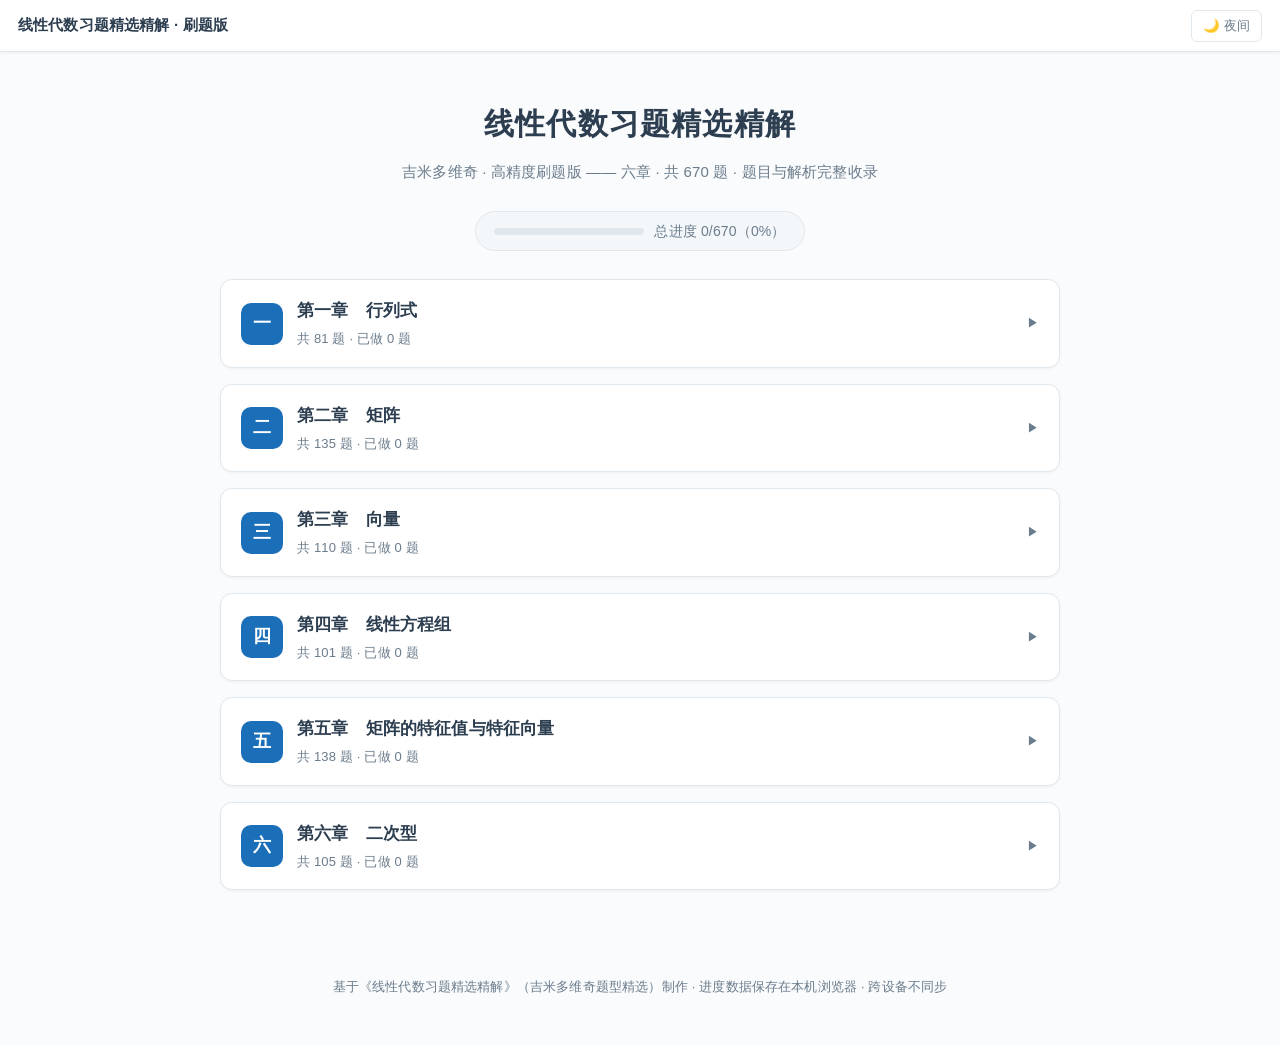
==== commit 7c901153: "v1: 线代刷题站 全量构建（章1-3完成，4-6转写中）" ====
--- a/index.html
+++ b/index.html
@@ -13,8 +13,8 @@
 </header>
 <section class="home-hero">
 <h1 class="book-name">线性代数习题精选精解</h1>
-<p class="book-sub">吉米多维奇 · 高精度刷题版 —— 六章 · 共 675 题 · 题目与解析完整收录</p>
-<div class="overall-progress"><div class="progress-bar"><i id="overallBar"></i></div><span id="overallPct">总进度 0/675（0%）</span></div>
+<p class="book-sub">吉米多维奇 · 高精度刷题版 —— 六章 · 共 670 题 · 题目与解析完整收录</p>
+<div class="overall-progress"><div class="progress-bar"><i id="overallBar"></i></div><span id="overallPct">总进度 0/670（0%）</span></div>
 </section>
 <main class="toc">
 <div class="toc-chapter" data-chapter="1" data-total="81">
@@ -76,10 +76,10 @@
 <a href="chapters/chapter-04.html#sec-4">§4．综合提高题型<span class="sec-count">35题</span></a>
 <a href="chapters/chapter-04.html#sec-5">§4. 综合提高题型<span class="sec-count">0题</span></a>
 </div></div>
-<div class="toc-chapter" data-chapter="5" data-total="143">
+<div class="toc-chapter" data-chapter="5" data-total="138">
 <div class="toc-chapter-head">
 <div class="ch-no">五</div>
-<div class="ch-info"><div class="ch-name">第五章　矩阵的特征值与特征向量</div><div class="ch-meta">共 143 题</div></div>
+<div class="ch-info"><div class="ch-name">第五章　矩阵的特征值与特征向量</div><div class="ch-meta">共 138 题</div></div>
 <div class="ch-arrow">▶</div>
 </div>
 <div class="toc-sections">
@@ -87,7 +87,7 @@
 <a href="chapters/chapter-05.html#sec-1">§1．矩阵的特征值与特征向量<span class="sec-count">39题</span></a>
 <a href="chapters/chapter-05.html#sec-2">§2．矩阵的相似对角化<span class="sec-count">36题</span></a>
 <a href="chapters/chapter-05.html#sec-3">§3．实对称矩阵的正交相似对角化<span class="sec-count">26题</span></a>
-<a href="chapters/chapter-05.html#sec-4">§4．综合提高题型<span class="sec-count">42题</span></a>
+<a href="chapters/chapter-05.html#sec-4">§4．综合提高题型<span class="sec-count">37题</span></a>
 <a href="chapters/chapter-05.html#sec-5">§1. 矩阵的特征值与特征向量<span class="sec-count">0题</span></a>
 <a href="chapters/chapter-05.html#sec-6">§2. 矩阵的相似对角化<span class="sec-count">0题</span></a>
 <a href="chapters/chapter-05.html#sec-7">§4 综合提高题型<span class="sec-count">0题</span></a>
